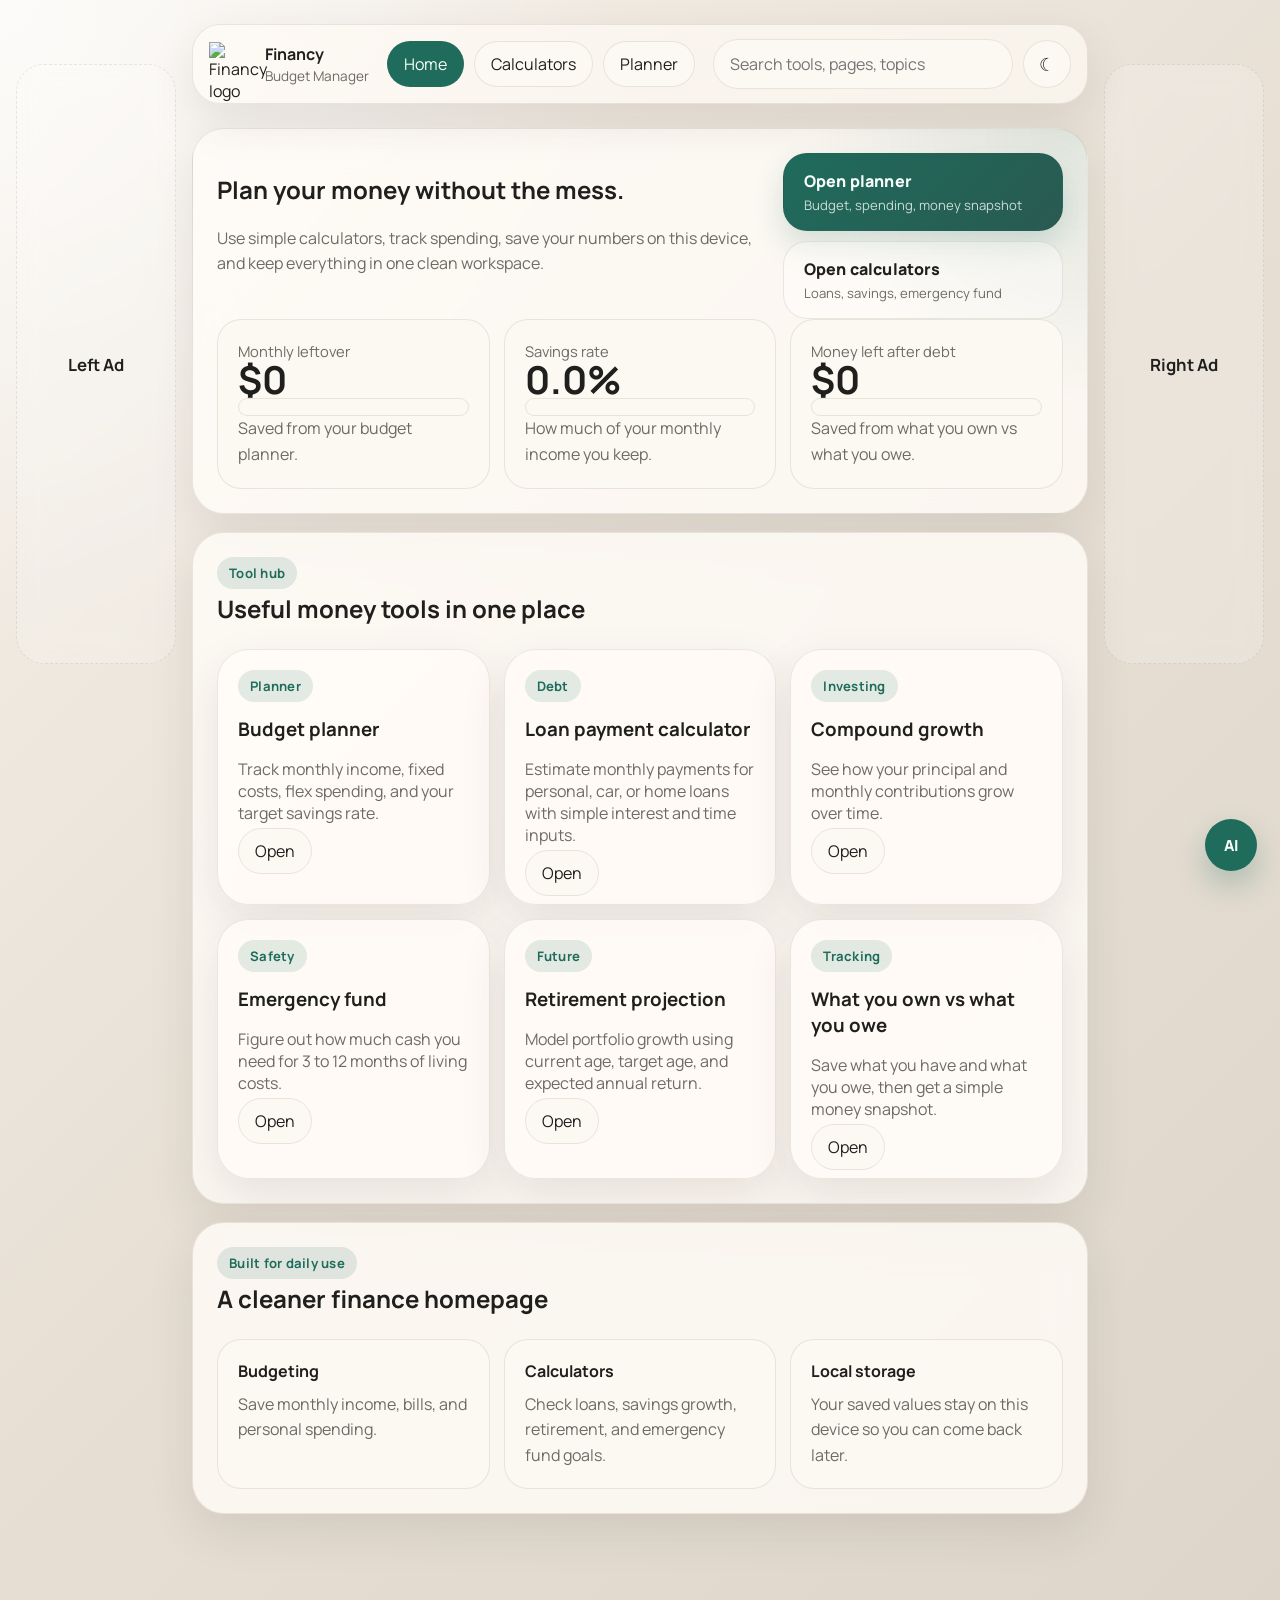
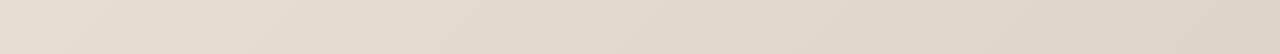
==== index.html @ 85d1734c "Rename index (3).html to index.html" ====
<!DOCTYPE html>
<html lang="en">
<head>
  <meta charset="UTF-8">
  <meta name="viewport" content="width=device-width, initial-scale=1.0">
  <title>Financy | Budget Manager</title>
  <link rel="icon" type="image/png" href="logo_financy.png">
  <link rel="preconnect" href="https://fonts.googleapis.com">
  <link rel="preconnect" href="https://fonts.gstatic.com" crossorigin>
  <link href="https://fonts.googleapis.com/css2?family=Manrope:wght@400;500;600;700;800&display=swap" rel="stylesheet">
  <link rel="stylesheet" href="styles.css">
</head>
<body data-page="home">
  <div class="site-shell">
    <header class="topbar glass">
      <a class="brand" href="index.html">
        <span class="brand-mark"><img src="logo_financy.png" alt="Financy logo"></span>
        <div>
          <strong>Financy</strong>
          <p>Budget Manager</p>
        </div>
      </a>
      <nav class="nav-pills">
        <a class="active" href="index.html">Home</a>
        <a href="calculators.html">Calculators</a>
        <a href="planner.html">Planner</a>
      </nav>
      <div class="top-actions">
        <label class="search-pill">
          <input id="site-search" type="search" placeholder="Search tools, pages, topics">
        </label>
        <button class="pill-button secondary icon-button" id="theme-toggle" type="button" aria-label="Toggle theme" title="Toggle theme"></button>
      </div>
    </header>

    <main class="page-grid">
      <section class="matte-card section-span home-hero">
        <div class="home-hero-top">
          <div class="home-hero-copy">
            <h1>Plan your money without the mess.</h1>
            <p class="lead">Use simple calculators, track spending, save your numbers on this device, and keep everything in one clean workspace.</p>
          </div>
          <div class="hero-actions hero-actions-strong hero-actions-stack">
            <a class="hero-button hero-button-primary" href="planner.html">
              <span>Open planner</span>
              <small>Budget, spending, money snapshot</small>
            </a>
            <a class="hero-button hero-button-secondary" href="calculators.html">
              <span>Open calculators</span>
              <small>Loans, savings, emergency fund</small>
            </a>
          </div>
        </div>
        <div class="home-highlight-grid">
          <article class="highlight-card">
            <span class="visual-label">Monthly leftover</span>
            <strong class="visual-value small" id="home-leftover">$0</strong>
            <div class="progress giant"><span id="home-leftover-meter"></span></div>
            <p class="visual-summary">Saved from your budget planner.</p>
          </article>
          <article class="highlight-card">
            <span class="visual-label">Savings rate</span>
            <strong class="visual-value small" id="home-savings-rate">0%</strong>
            <div class="progress giant"><span id="home-savings-meter"></span></div>
            <p class="visual-summary">How much of your monthly income you keep.</p>
          </article>
          <article class="highlight-card">
            <span class="visual-label">Money left after debt</span>
            <strong class="visual-value small" id="insight-networth">$0</strong>
            <div class="progress giant"><span id="home-networth-meter"></span></div>
            <p class="visual-summary">Saved from what you own vs what you owe.</p>
          </article>
        </div>
      </section>

      <section class="matte-card section-span home-tools">
        <div class="section-head">
          <div>
            <span class="eyebrow">Tool hub</span>
            <h2>Useful money tools in one place</h2>
          </div>
        </div>
        <div class="tool-grid">
          <article class="tool-card searchable" data-title="Budget planner monthly budget expenses income savings">
            <span class="tool-tag">Planner</span>
            <h3>Budget planner</h3>
            <p>Track monthly income, fixed costs, flex spending, and your target savings rate.</p>
            <a class="pill-button secondary" href="planner.html">Open</a>
          </article>
          <article class="tool-card searchable" data-title="Loan payment amortization debt calculator interest">
            <span class="tool-tag">Debt</span>
            <h3>Loan payment calculator</h3>
            <p>Estimate monthly payments for personal, car, or home loans with simple interest and time inputs.</p>
            <a class="pill-button secondary" href="calculators.html#loan-calculator">Open</a>
          </article>
          <article class="tool-card searchable" data-title="Compound interest savings growth calculator investment">
            <span class="tool-tag">Investing</span>
            <h3>Compound growth</h3>
            <p>See how your principal and monthly contributions grow over time.</p>
            <a class="pill-button secondary" href="calculators.html#compound-calculator">Open</a>
          </article>
          <article class="tool-card searchable" data-title="Emergency fund calculator months expenses cash reserve">
            <span class="tool-tag">Safety</span>
            <h3>Emergency fund</h3>
            <p>Figure out how much cash you need for 3 to 12 months of living costs.</p>
            <a class="pill-button secondary" href="calculators.html#emergency-calculator">Open</a>
          </article>
          <article class="tool-card searchable" data-title="Retirement projection calculator nest egg future value">
            <span class="tool-tag">Future</span>
            <h3>Retirement projection</h3>
            <p>Model portfolio growth using current age, target age, and expected annual return.</p>
            <a class="pill-button secondary" href="calculators.html#retirement-calculator">Open</a>
          </article>
          <article class="tool-card searchable" data-title="Net worth tracker assets liabilities dashboard">
            <span class="tool-tag">Tracking</span>
            <h3>What you own vs what you owe</h3>
            <p>Save what you have and what you owe, then get a simple money snapshot.</p>
            <a class="pill-button secondary" href="planner.html#networth-section">Open</a>
          </article>
        </div>
      </section>

      <section class="matte-card section-span home-strip">
        <div class="section-head">
          <div>
            <span class="eyebrow">Built for daily use</span>
            <h2>A cleaner finance homepage</h2>
          </div>
        </div>
        <div class="feature-band">
          <article class="feature-chip">
            <strong>Budgeting</strong>
            <p>Save monthly income, bills, and personal spending.</p>
          </article>
          <article class="feature-chip">
            <strong>Calculators</strong>
            <p>Check loans, savings growth, retirement, and emergency fund goals.</p>
          </article>
          <article class="feature-chip">
            <strong>Local storage</strong>
            <p>Your saved values stay on this device so you can come back later.</p>
          </article>
        </div>
      </section>
    </main>
  </div>

  <div class="side-ad side-ad-left" aria-label="Left ad space">
    <strong>Left Ad</strong>
  </div>
  <div class="side-ad side-ad-right" aria-label="Right ad space">
    <strong>Right Ad</strong>
  </div>

  <div class="search-results matte-card hidden" id="search-results"></div>

  <aside class="ai-dock glass" id="ai-dock">
    <div class="ai-log" id="ai-log"></div>
    <form class="ai-form" id="ai-form">
      <input id="ai-input" type="text" placeholder="Ask about budgets, loans, savings, or retirement">
      <button class="pill-button" type="submit">Ask AI</button>
      <button class="pill-button secondary icon-button ai-toggle" id="ai-clear" type="button" aria-label="Minimize AI bar" title="Minimize AI bar">×</button>
    </form>
  </aside>

  <script src="app.js"></script>
</body>
</html>
---- styles.css ----
:root {
  color-scheme: light;
  --bg: #f3efe8;
  --bg-accent: radial-gradient(circle at top left, rgba(255, 255, 255, 0.75), transparent 30%), linear-gradient(135deg, #f6f1ea, #e7dfd4 50%, #ddd5ca);
  --panel: rgba(255, 252, 247, 0.82);
  --panel-strong: #fcf8f2;
  --glass: rgba(255, 250, 244, 0.66);
  --text: #1f1f1d;
  --muted: #6e6a64;
  --line: rgba(57, 48, 36, 0.1);
  --accent: #1f6b5c;
  --accent-soft: rgba(31, 107, 92, 0.12);
  --shadow: 0 18px 45px rgba(57, 48, 36, 0.1);
}

body[data-theme="dark"] {
  color-scheme: dark;
  --bg: #111311;
  --bg-accent: radial-gradient(circle at top left, rgba(74, 96, 85, 0.22), transparent 28%), linear-gradient(145deg, #121614, #171c1a 45%, #1f2522);
  --panel: rgba(24, 29, 27, 0.78);
  --panel-strong: #1a201d;
  --glass: rgba(31, 37, 34, 0.68);
  --text: #edf1eb;
  --muted: #a4afa9;
  --line: rgba(233, 239, 235, 0.08);
  --accent: #7dd0b7;
  --accent-soft: rgba(125, 208, 183, 0.14);
  --shadow: 0 20px 50px rgba(0, 0, 0, 0.3);
}

* {
  box-sizing: border-box;
}

html {
  scroll-behavior: smooth;
}

body {
  margin: 0;
  min-height: 100vh;
  font-family: "Manrope", sans-serif;
  color: var(--text);
  background: var(--bg-accent);
}

a {
  color: inherit;
  text-decoration: none;
}

button,
input {
  font: inherit;
}

.site-shell {
  width: min(1240px, 70vw);
  margin: 0 auto;
  padding: 24px 0 140px;
}

.topbar,
.matte-card,
.ai-dock,
.search-results {
  backdrop-filter: blur(18px);
  -webkit-backdrop-filter: blur(18px);
}

.topbar {
  position: sticky;
  top: 12px;
  z-index: 30;
  display: flex;
  align-items: center;
  gap: 18px;
  justify-content: space-between;
  padding: 14px 16px;
  border: 1px solid var(--line);
  border-radius: 28px;
  background: var(--glass);
  box-shadow: var(--shadow);
}

.brand {
  display: flex;
  align-items: center;
  gap: 12px;
  min-width: fit-content;
}

.brand-mark {
  width: 44px;
  height: 44px;
  display: grid;
  place-items: center;
  border-radius: 0;
}

.brand-mark img {
  width: 100%;
  height: 100%;
  object-fit: contain;
  display: block;
}

.brand p,
.eyebrow,
.mini-stat span,
.result-box,
.lead,
.tool-card p,
.list-row span,
.ai-dock span {
  color: var(--muted);
}

.brand p {
  margin: 2px 0 0;
  font-size: 0.85rem;
}

.nav-pills,
.top-actions,
.hero-actions,
.row-actions {
  display: flex;
  align-items: center;
  gap: 10px;
}

.nav-pills {
  flex-wrap: wrap;
}

.nav-pills a,
.pill-button {
  border: 1px solid var(--line);
  border-radius: 999px;
  padding: 11px 16px;
  background: var(--panel-strong);
  color: var(--text);
  transition: transform 180ms ease, background 180ms ease, border-color 180ms ease;
}

.nav-pills a.active,
.pill-button,
.pill-button:hover {
  background: var(--accent);
  border-color: transparent;
  color: #f8fffc;
}

.pill-button.secondary {
  background: var(--panel-strong);
  border-color: var(--line);
  color: var(--text);
}

.icon-button {
  min-width: 48px;
  justify-content: center;
  padding: 11px 14px;
  font-size: 1.1rem;
}

.nav-pills a:hover,
.pill-button:hover {
  transform: translateY(-1px);
}

.search-pill {
  min-width: min(300px, 40vw);
}

.search-pill input,
.ai-form input,
.tool-form input {
  width: 100%;
  border: 1px solid var(--line);
  border-radius: 999px;
  background: var(--panel-strong);
  color: var(--text);
  padding: 13px 16px;
  outline: none;
}

.tool-form label span {
  display: block;
  margin-bottom: 8px;
  font-size: 0.92rem;
  color: var(--muted);
}

.page-grid {
  display: grid;
  grid-template-columns: repeat(12, 1fr);
  gap: 18px;
  margin-top: 24px;
}

.section-span,
.hero-panel {
  grid-column: 1 / -1;
}

.matte-card,
.hero-panel,
.tool-card {
  background: var(--panel);
  border: 1px solid var(--line);
  border-radius: 32px;
  box-shadow: var(--shadow);
  position: relative;
  overflow: hidden;
}

.matte-card,
.hero-panel {
  padding: 24px;
}

.matte-card::before,
.hero-panel::before,
.tool-card::before {
  content: "";
  position: absolute;
  inset: 0;
  border-radius: inherit;
  pointer-events: none;
  opacity: 0;
  transition: opacity 180ms ease;
  background:
    radial-gradient(
      180px circle at var(--glow-x, 50%) var(--glow-y, 50%),
      rgba(255, 255, 255, 0.07),
      rgba(255, 255, 255, 0.036) 22%,
      rgba(255, 255, 255, 0.015) 38%,
      transparent 68%
    );
}

.matte-card.glow-active::before,
.hero-panel.glow-active::before,
.tool-card.glow-active::before {
  opacity: 1;
}

body[data-theme="dark"] .matte-card::before,
body[data-theme="dark"] .hero-panel::before,
body[data-theme="dark"] .tool-card::before {
  background:
    radial-gradient(
      180px circle at var(--glow-x, 50%) var(--glow-y, 50%),
      rgba(255, 255, 255, 0.054),
      rgba(255, 255, 255, 0.024) 24%,
      rgba(255, 255, 255, 0.009) 40%,
      transparent 68%
    );
}

.hero-panel {
  display: grid;
  grid-template-columns: 1.25fr 0.9fr;
  gap: 18px;
}

.hero-copy h1,
.section-head h1,
.section-head h2 {
  margin: 8px 0 10px;
  line-height: 1;
}

.hero-copy h1 {
  font-size: clamp(2.6rem, 6vw, 5rem);
  max-width: 10ch;
}

.hero-copy p,
.lead {
  max-width: 62ch;
  line-height: 1.6;
}

.hero-metrics,
.insight-hero {
  display: grid;
  gap: 14px;
}

.mini-stat {
  padding: 18px;
  border-radius: 24px;
  background: var(--panel-strong);
  border: 1px solid var(--line);
}

.mini-stat strong {
  display: block;
  margin: 8px 0 6px;
  font-size: 2rem;
}

.section-head {
  display: flex;
  align-items: center;
  justify-content: space-between;
  gap: 12px;
  margin-bottom: 18px;
}

.tool-grid {
  display: grid;
  grid-template-columns: repeat(3, minmax(0, 1fr));
  gap: 14px;
}

.home-hero {
  background:
    radial-gradient(circle at top right, var(--accent-soft), transparent 28%),
    linear-gradient(145deg, rgba(255, 255, 255, 0.08), transparent 45%),
    var(--panel);
}

.home-hero-copy {
  max-width: 760px;
  margin-bottom: 22px;
}

.home-hero-top {
  display: grid;
  grid-template-columns: minmax(0, 1fr) 280px;
  gap: 20px;
  align-items: start;
}

.home-highlight-grid,
.feature-band {
  display: grid;
  grid-template-columns: repeat(3, minmax(0, 1fr));
  gap: 14px;
}

.highlight-card,
.feature-chip {
  padding: 20px;
  border-radius: 24px;
  background: var(--panel-strong);
  border: 1px solid var(--line);
}

.feature-chip p {
  margin: 10px 0 0;
  color: var(--muted);
  line-height: 1.6;
}

.home-tools .tool-card {
  min-height: 220px;
}

.hero-actions-strong {
  align-items: stretch;
  flex-wrap: wrap;
}

.hero-actions-stack {
  flex-direction: column;
  justify-self: end;
  width: 100%;
}

.hero-button {
  min-width: 240px;
  display: grid;
  gap: 4px;
  padding: 16px 20px;
  border-radius: 24px;
  border: 1px solid var(--line);
  transition: transform 180ms ease, border-color 180ms ease, background 180ms ease;
}

.hero-button span {
  font-size: 1rem;
  font-weight: 800;
  letter-spacing: 0.01em;
}

.hero-button small {
  color: var(--muted);
  font-size: 0.82rem;
}

.hero-button-primary {
  background: linear-gradient(135deg, var(--accent), #295a51);
  border-color: transparent;
  color: #f8fffc;
  box-shadow: 0 14px 30px rgba(31, 107, 92, 0.18);
}

body[data-theme="dark"] .hero-button-primary {
  background: linear-gradient(135deg, #8ad7c0, #4f8f7f);
  color: #0d1713;
  box-shadow: 0 14px 30px rgba(0, 0, 0, 0.28);
}

.hero-button-primary small {
  color: rgba(248, 255, 252, 0.78);
}

body[data-theme="dark"] .hero-button-primary small {
  color: rgba(13, 23, 19, 0.72);
}

.hero-button-secondary {
  background: rgba(255, 255, 255, 0.34);
  border-color: var(--line);
  color: var(--text);
}

.hero-button:hover {
  transform: translateY(-2px);
}

.tool-card {
  padding: 20px;
}

.tool-tag,
.eyebrow {
  display: inline-block;
  padding: 7px 12px;
  border-radius: 999px;
  background: var(--accent-soft);
  color: var(--accent);
  font-size: 0.82rem;
  font-weight: 700;
  letter-spacing: 0.02em;
}

.tool-card h3 {
  margin: 14px 0 10px;
}

.list-panel,
.signal-stack,
.expense-list {
  display: grid;
  gap: 12px;
}

.list-row,
.expense-item {
  display: flex;
  align-items: center;
  justify-content: space-between;
  gap: 14px;
  padding: 15px 16px;
  border-radius: 20px;
  border: 1px solid var(--line);
  background: var(--panel-strong);
}

.page-grid > section:not(.section-span):not(.hero-panel) {
  grid-column: span 6;
}

.calculators-layout > section:not(.section-span) {
  grid-column: span 6;
}

.tool-form {
  display: grid;
  gap: 14px;
}

.tool-split {
  display: grid;
  grid-template-columns: minmax(0, 1.15fr) minmax(280px, 0.85fr);
  gap: 18px;
  align-items: stretch;
}

.tool-split-card .tool-form,
.tool-split-card .list-panel,
.visual-panel {
  padding: 18px;
  border-radius: 24px;
  background: var(--panel-strong);
  border: 1px solid var(--line);
}

.visual-panel {
  display: grid;
  align-content: start;
  gap: 14px;
  background:
    radial-gradient(circle at top right, var(--accent-soft), transparent 34%),
    var(--panel-strong);
}

.dual-panel {
  gap: 18px;
}

.visual-label {
  color: var(--muted);
  font-size: 0.92rem;
}

.visual-value {
  display: block;
  font-size: clamp(2.4rem, 5vw, 4rem);
  line-height: 0.95;
}

.visual-value.small {
  font-size: clamp(1.8rem, 3vw, 2.4rem);
}

.visual-summary {
  margin: 0;
  color: var(--muted);
  line-height: 1.6;
}

.tool-form.two-column {
  grid-template-columns: repeat(2, minmax(0, 1fr));
}

.inline-form {
  grid-template-columns: 1.2fr 0.8fr auto;
  align-items: end;
}

.result-box {
  margin-top: 16px;
  padding: 16px;
  border-radius: 22px;
  background: var(--panel-strong);
  border: 1px solid var(--line);
  line-height: 1.6;
}

.progress {
  width: 100%;
  height: 14px;
  border-radius: 999px;
  overflow: hidden;
  background: var(--panel-strong);
  border: 1px solid var(--line);
}

.progress span {
  display: block;
  height: 100%;
  width: 0;
  border-radius: inherit;
  background: linear-gradient(90deg, var(--accent), #9be0cd);
}

.progress.giant {
  height: 18px;
}

.signal-line {
  display: flex;
  align-items: center;
  justify-content: space-between;
  margin-bottom: 8px;
}

.search-results {
  position: fixed;
  top: 88px;
  right: 15vw;
  width: min(420px, 70vw);
  z-index: 45;
  padding: 12px;
  background: var(--panel);
  border: 1px solid var(--line);
  border-radius: 24px;
  box-shadow: var(--shadow);
}

.side-ad {
  position: fixed;
  top: 64px;
  width: 160px;
  height: 600px;
  z-index: 20;
  display: grid;
  place-items: center;
  gap: 8px;
  text-align: center;
  padding: 18px;
  border-radius: 28px;
  border: 1px dashed var(--line);
  background: rgba(255, 255, 255, 0.18);
  color: var(--muted);
  backdrop-filter: blur(12px);
  -webkit-backdrop-filter: blur(12px);
}

.side-ad strong {
  color: var(--text);
  font-size: 1.05rem;
}

.side-ad-left {
  left: max(12px, calc((15vw - 160px) / 2));
}

.side-ad-right {
  right: max(12px, calc((15vw - 160px) / 2));
}

.search-results.hidden {
  display: none;
}

.search-hit {
  display: block;
  padding: 14px;
  border-radius: 18px;
}

.search-hit:hover {
  background: var(--panel-strong);
}

.ai-dock {
  position: fixed;
  left: 50%;
  bottom: 20px;
  transform: translateX(-50%);
  width: min(900px, 70vw);
  border: 1px solid var(--line);
  border-radius: 28px;
  background: var(--glass);
  box-shadow: var(--shadow);
  z-index: 50;
  padding: 14px;
  transition: width 240ms ease, left 240ms ease, transform 240ms ease, border-radius 240ms ease, padding 240ms ease, background 240ms ease, box-shadow 240ms ease;
}

.ai-dock-head {
  display: flex;
  align-items: center;
  justify-content: space-between;
  gap: 12px;
  margin-bottom: 10px;
}

.ai-log {
  display: grid;
  gap: 10px;
  max-height: 140px;
  overflow: auto;
  margin-bottom: 12px;
}

.ai-log:empty {
  display: none;
  margin-bottom: 0;
}

.ai-msg {
  padding: 12px 14px;
  border-radius: 18px;
  background: var(--panel-strong);
  border: 1px solid var(--line);
}

.ai-msg.user {
  background: var(--accent-soft);
  color: var(--text);
}

.ai-form {
  display: grid;
  grid-template-columns: 1fr auto auto;
  gap: 10px;
  transition: opacity 180ms ease;
}

.ai-toggle {
  transition: all 220ms ease;
}

.ai-dock.minimized {
  left: auto;
  right: 16px;
  transform: none;
  width: 68px;
  padding: 8px;
  border-radius: 999px;
  background: transparent;
  box-shadow: none;
  border-color: transparent;
}

.ai-dock.minimized .ai-log,
.ai-dock.minimized #ai-input,
.ai-dock.minimized .ai-form .pill-button:not(.ai-toggle) {
  display: none;
}

.ai-dock.minimized .ai-form {
  grid-template-columns: 1fr;
  gap: 0;
}

.ai-dock.minimized .ai-toggle {
  min-width: 52px;
  width: 52px;
  height: 52px;
  padding: 0;
  border-radius: 999px;
  background: var(--accent);
  border-color: transparent;
  color: #f8fffc;
  box-shadow: 0 14px 30px rgba(31, 107, 92, 0.28);
  font-size: 0.95rem;
  font-weight: 800;
}

body[data-theme="dark"] .ai-dock.minimized .ai-toggle {
  color: #0d1713;
}

@media (max-width: 1200px) {
  .side-ad {
    display: none;
  }
}

@media (max-width: 980px) {
  .topbar,
  .hero-panel,
  .home-hero-top,
  .tool-grid,
  .home-highlight-grid,
  .feature-band,
  .tool-form.two-column,
  .inline-form,
  .tool-split {
    grid-template-columns: 1fr;
  }

  .topbar {
    position: static;
    flex-direction: column;
    align-items: stretch;
  }

  .search-pill {
    min-width: 100%;
  }

  .page-grid > section:not(.section-span):not(.hero-panel),
  .calculators-layout > section:not(.section-span) {
    grid-column: 1 / -1;
  }
}

@media (max-width: 720px) {
  .site-shell {
    width: calc(100% - 20px);
  }

  .hero-copy h1,
  .section-head h1 {
    font-size: clamp(2.1rem, 10vw, 3.2rem);
  }

  .matte-card,
  .hero-panel {
    padding: 18px;
    border-radius: 26px;
  }

  .ai-dock {
    bottom: 12px;
    padding: 12px;
  }

  .ai-form {
    grid-template-columns: 1fr;
  }

  .ai-dock.minimized {
    left: auto;
    right: 12px;
    bottom: 12px;
  }
}
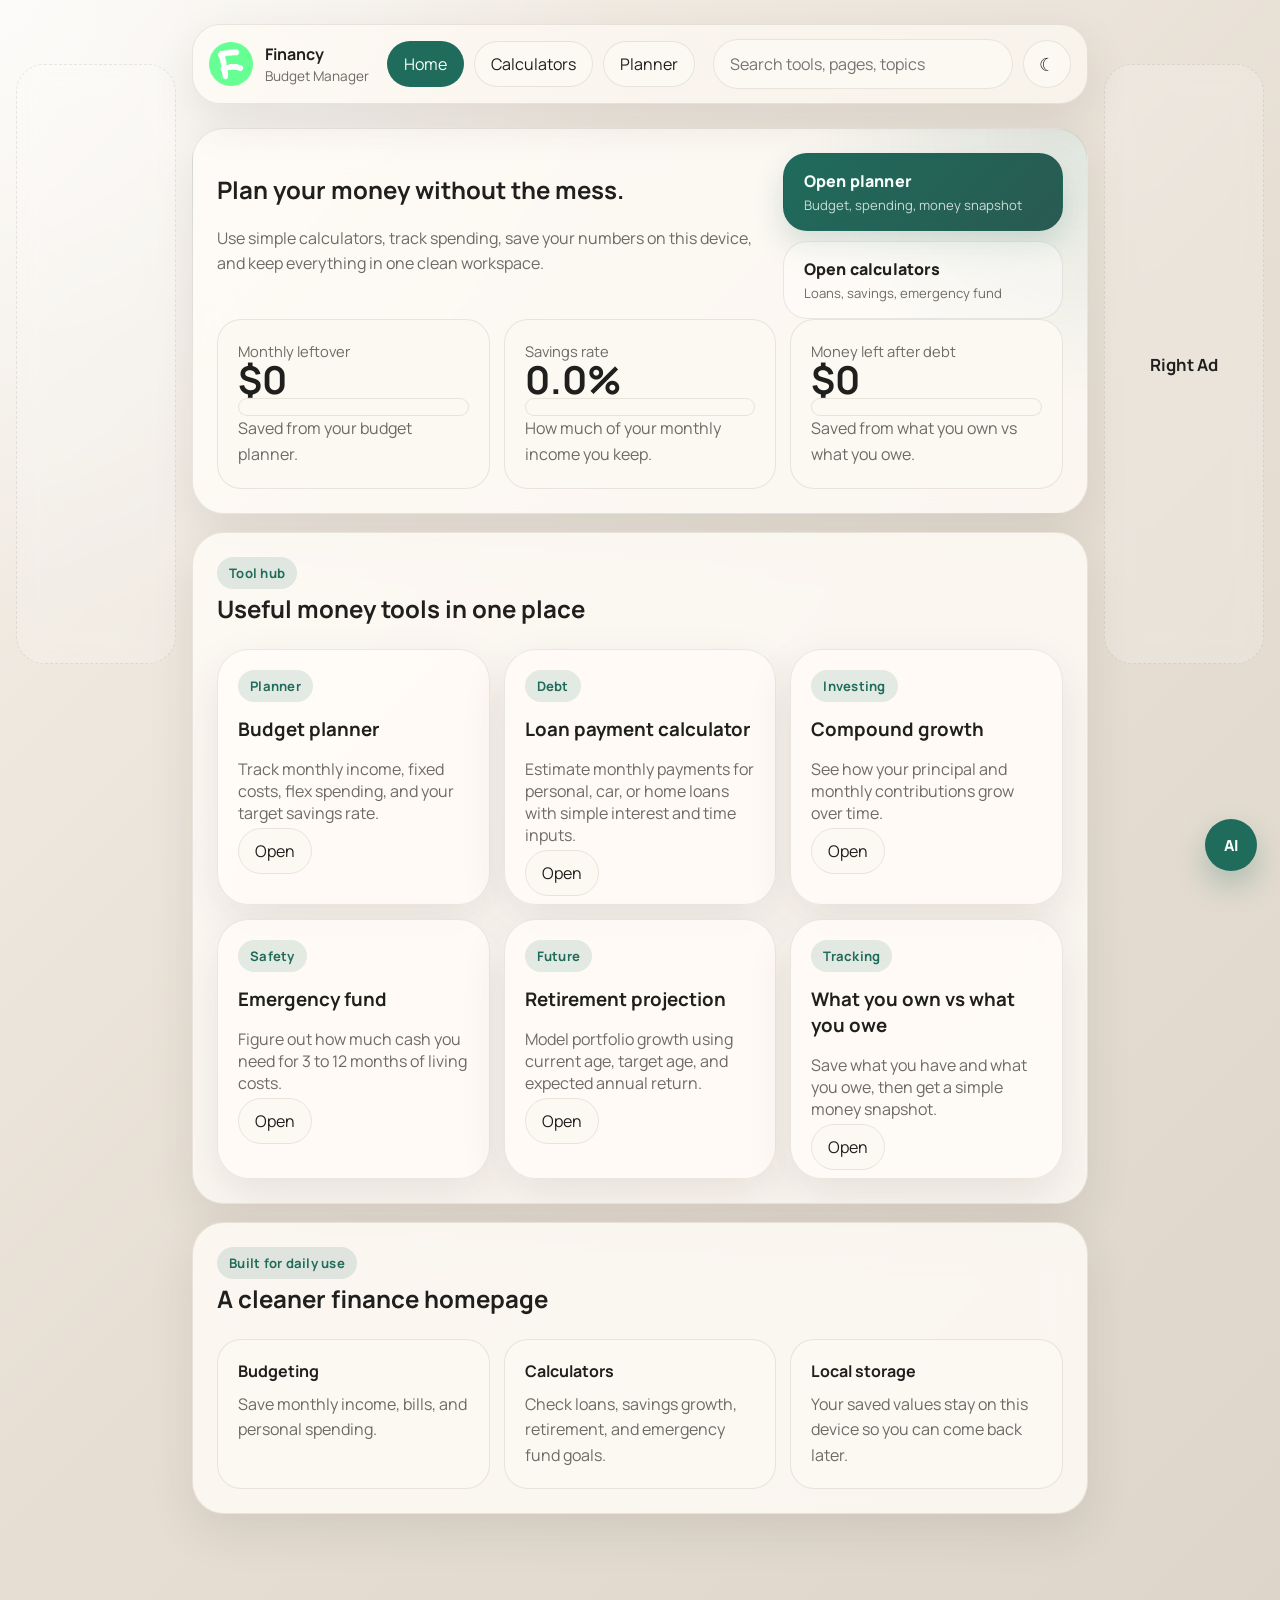
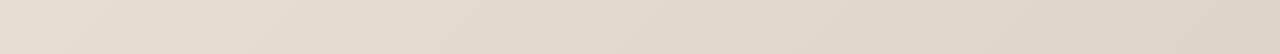
==== commit de6b667b: "Update index.html" ====
--- a/index.html
+++ b/index.html
@@ -146,7 +146,16 @@
   </div>
 
   <div class="side-ad side-ad-left" aria-label="Left ad space">
-    <strong>Left Ad</strong>
+   <script>
+  atOptions = {
+    'key' : '1086b78240f18aaf0e1004b42cc4445b',
+    'format' : 'iframe',
+    'height' : 600,
+    'width' : 160,
+    'params' : {}
+  };
+</script>
+<script src="https://www.highperformanceformat.com/1086b78240f18aaf0e1004b42cc4445b/invoke.js"></script>
   </div>
   <div class="side-ad side-ad-right" aria-label="Right ad space">
     <strong>Right Ad</strong>
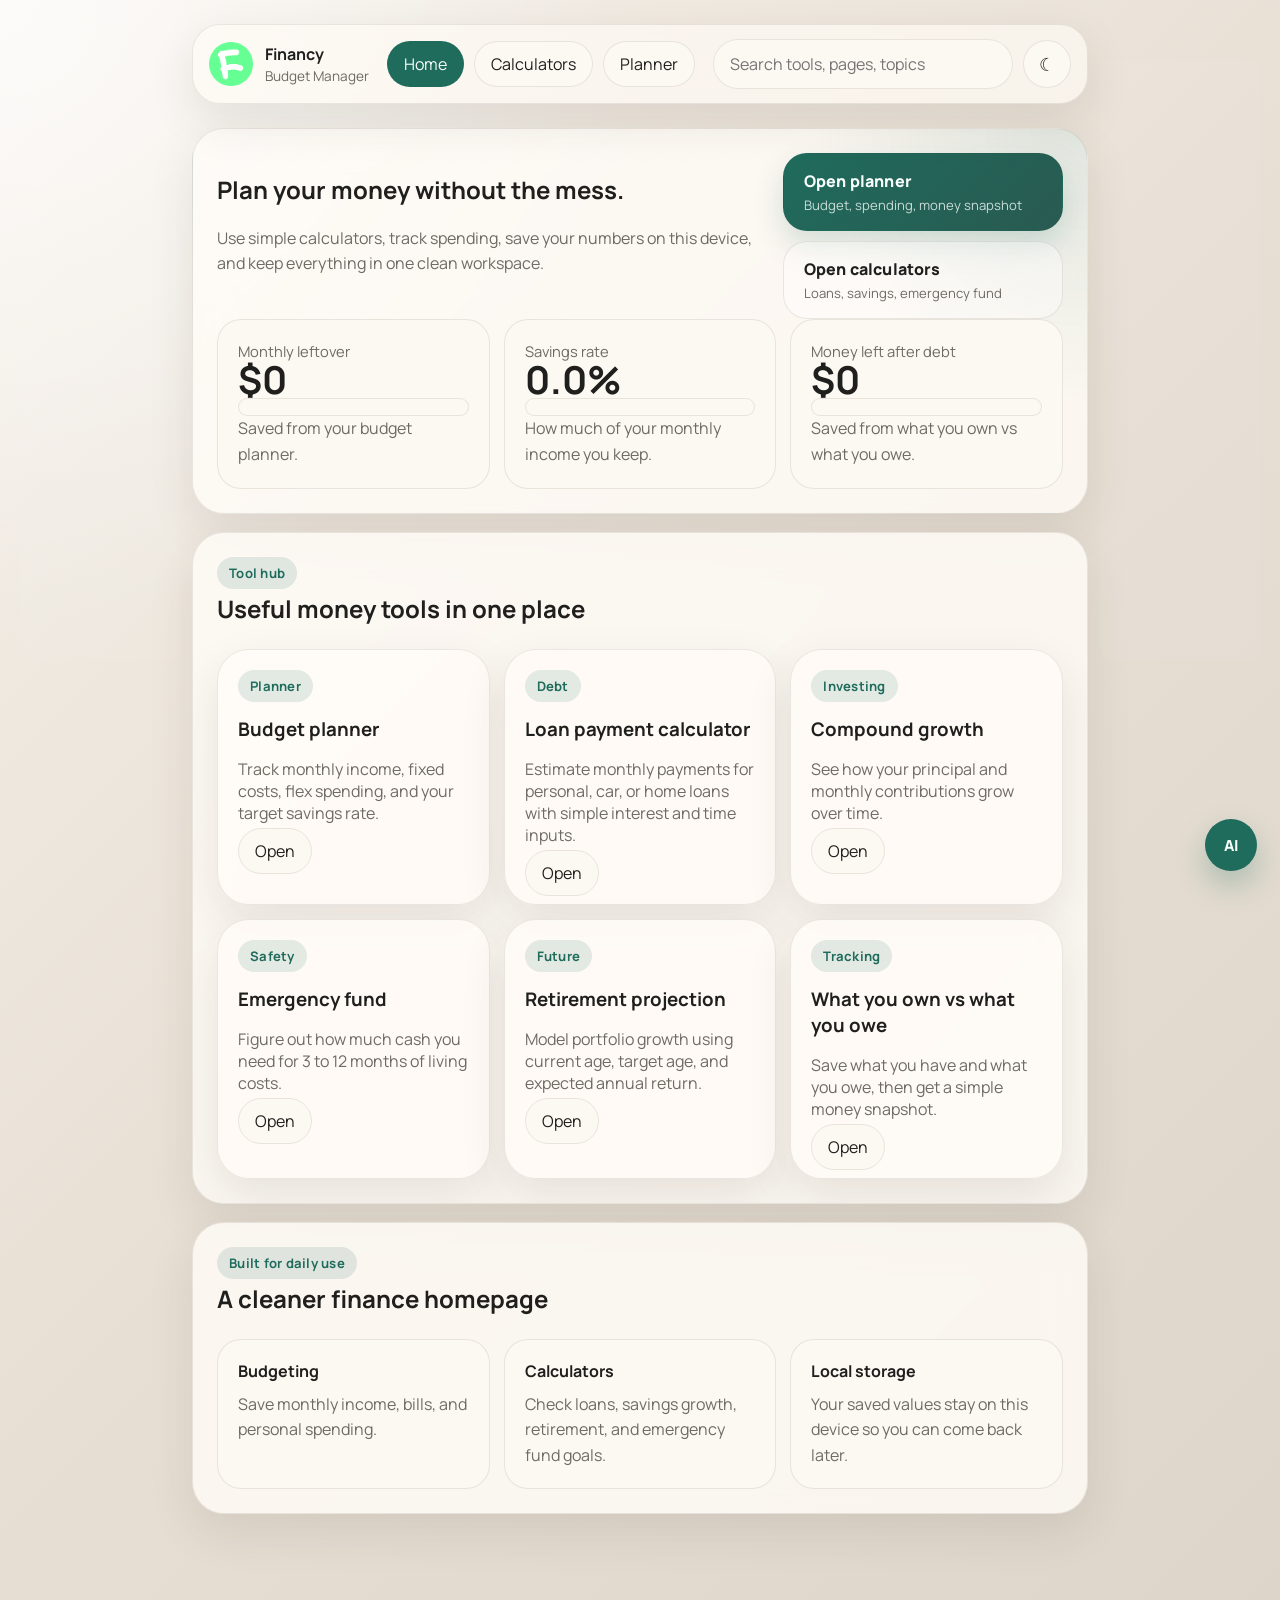
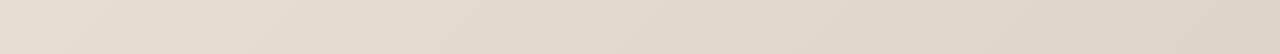
==== commit dbffa511: "Update index.html" ====
--- a/index.html
+++ b/index.html
@@ -9,6 +9,46 @@
   <link rel="preconnect" href="https://fonts.gstatic.com" crossorigin>
   <link href="https://fonts.googleapis.com/css2?family=Manrope:wght@400;500;600;700;800&display=swap" rel="stylesheet">
   <link rel="stylesheet" href="styles.css">
+
+  <style>
+    #adRight {
+  position: fixed;
+  right: 20px;
+  top: 40%;
+  transform: translateY(-50%);
+
+  width: 160px;
+  height: 600px;
+
+  display: flex;
+  justify-content: center;
+  align-items: center;
+
+  background: rgba(255,255,255,0.05);
+  border-radius: 12px;
+
+  overflow: hidden;
+}
+
+    #adLeft {
+  position: fixed;
+  left: 20px;
+  top: 40%;
+  transform: translateY(-50%);
+
+  width: 160px;
+  height: 600px;
+
+  display: flex;
+  justify-content: center;
+  align-items: center;
+
+  background: rgba(255,255,255,0.05);
+  border-radius: 12px;
+
+  overflow: hidden;
+}
+  </style>
 </head>
 <body data-page="home">
   <div class="site-shell">
@@ -145,8 +185,8 @@
     </main>
   </div>
 
-  <div class="side-ad side-ad-left" aria-label="Left ad space">
-   <script>
+  <div id="adLeft">
+    <script>
   atOptions = {
     'key' : '1086b78240f18aaf0e1004b42cc4445b',
     'format' : 'iframe',
@@ -157,8 +197,18 @@
 </script>
 <script src="https://www.highperformanceformat.com/1086b78240f18aaf0e1004b42cc4445b/invoke.js"></script>
   </div>
-  <div class="side-ad side-ad-right" aria-label="Right ad space">
-    <strong>Right Ad</strong>
+  
+  <div id="adRight">
+    <script>
+  atOptions = {
+    'key' : '347876f712a6bb3985297788fc272e66',
+    'format' : 'iframe',
+    'height' : 600,
+    'width' : 160,
+    'params' : {}
+  };
+</script>
+<script src="https://www.highperformanceformat.com/347876f712a6bb3985297788fc272e66/invoke.js"></script>
   </div>
 
   <div class="search-results matte-card hidden" id="search-results"></div>
--- a/styles.css
+++ b/styles.css
@@ -610,11 +610,11 @@
 }
 
 .side-ad-left {
-  left: max(12px, calc((15vw - 160px) / 2));
+  left: calc((100vw - min(1240px, 70vw)) / 2 - 160px);
 }
 
 .side-ad-right {
-  right: max(12px, calc((15vw - 160px) / 2));
+  right: calc((100vw - min(1240px, 70vw)) / 2 - 160px);
 }
 
 .search-results.hidden {
